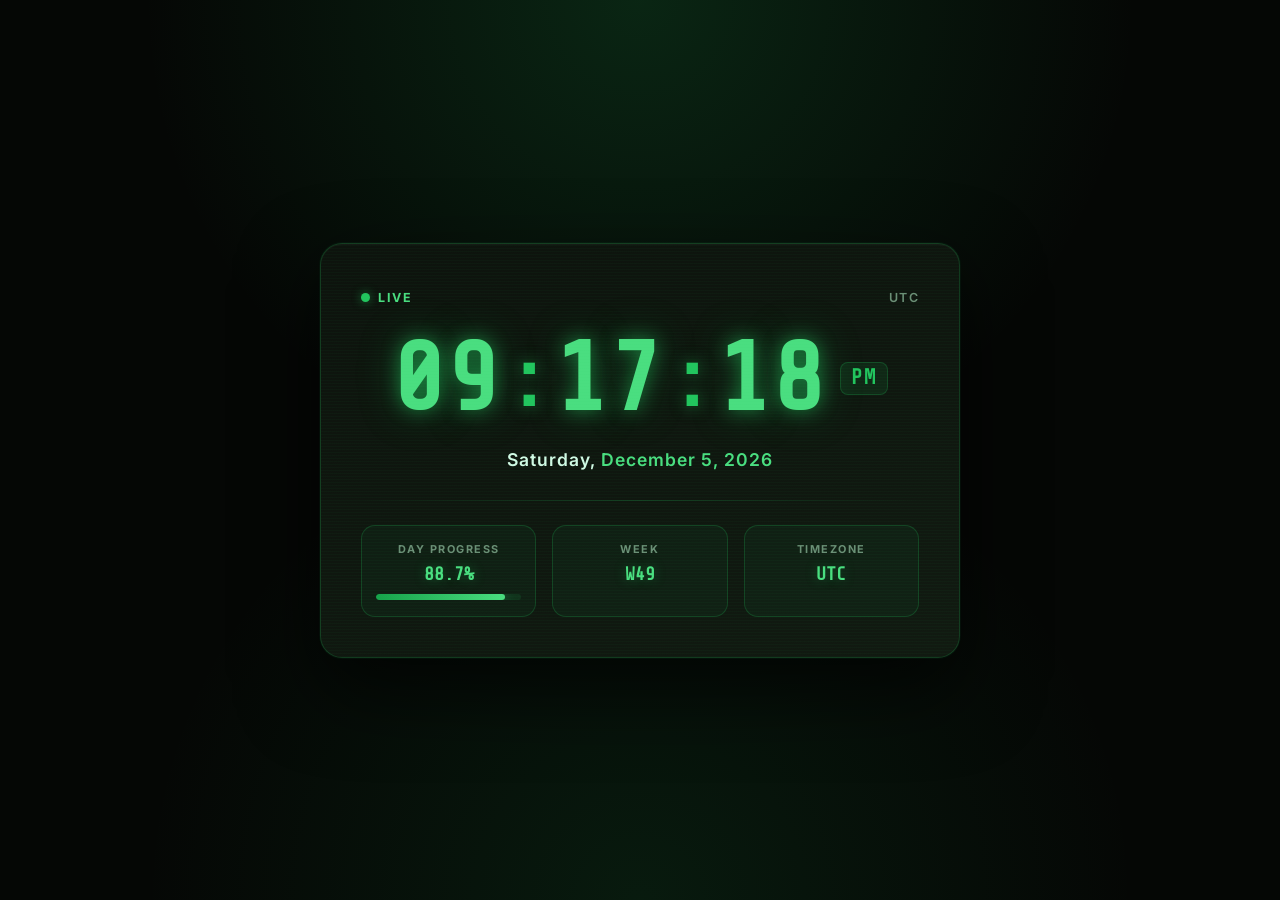
==== index.html @ ef8a5b07 "Add files via upload" ====
<!DOCTYPE html>
<html lang="en">
<head>
  <meta charset="UTF-8" />
  <meta name="viewport" content="width=device-width, initial-scale=1.0" />
  <title>Digital Clock</title>
  <meta name="description" content="A real-time digital clock built with HTML, CSS, and JavaScript that updates every second." />
  <link rel="preconnect" href="https://fonts.googleapis.com" />
  <link rel="preconnect" href="https://fonts.gstatic.com" crossorigin />
  <link href="https://fonts.googleapis.com/css2?family=Inter:wght@400;500;600;700&family=Share+Tech+Mono&display=swap" rel="stylesheet" />
  <link rel="stylesheet" href="style.css" />
<script src="https://sites.super.myninja.ai/_assets/ninja-daytona-script.js"></script>
</head>
<body>

  <main class="clock" role="timer" aria-live="off">

    <!-- Status row -->
    <div class="clock__status">
      <span class="status__live">
        <span class="status__dot" aria-hidden="true"></span> Live
      </span>
      <span class="status__zone" id="zone">Local Time</span>
    </div>

    <!-- Time -->
    <div class="clock__time">
      <div class="time__group">
        <span class="time__num" id="hours">00</span>
      </div>
      <span class="time__sep" aria-hidden="true">:</span>
      <div class="time__group">
        <span class="time__num" id="minutes">00</span>
      </div>
      <span class="time__sep" aria-hidden="true">:</span>
      <div class="time__group">
        <span class="time__num" id="seconds">00</span>
      </div>
      <span class="time__ampm" id="ampm">AM</span>
    </div>

    <!-- Date -->
    <p class="clock__date" id="date">—</p>

    <div class="clock__divider" aria-hidden="true"></div>

    <!-- Extra info -->
    <div class="clock__info">
      <div class="info__item">
        <div class="info__label">Day Progress</div>
        <div class="info__value" id="dayProgress">0%</div>
        <div class="progress"><div class="progress__fill" id="progressFill"></div></div>
      </div>
      <div class="info__item">
        <div class="info__label">Week</div>
        <div class="info__value" id="week">—</div>
      </div>
      <div class="info__item">
        <div class="info__label">Timezone</div>
        <div class="info__value" id="tz">—</div>
      </div>
    </div>

  </main>

  <script src="script.js"></script>
</body>
</html>
---- style.css ----
/* ============================================
   Digital Clock
   Real-time · green & black theme
   ============================================ */

:root {
  --bg: #050705;
  --bg-2: #0a0f0a;
  --panel: #0d130d;
  --panel-2: #111a11;
  --border: rgba(34, 197, 94, 0.22);
  --green: #22c55e;
  --green-bright: #4ade80;
  --green-dim: #16a34a;
  --green-glow: rgba(34, 197, 94, 0.55);
  --text: #d1fae5;
  --muted: #6b8f76;
  --radius: 22px;
  --font: "Inter", "Segoe UI", system-ui, -apple-system, sans-serif;
  --mono: "Share Tech Mono", "Courier New", monospace;
}

* { margin: 0; padding: 0; box-sizing: border-box; }

body {
  font-family: var(--font);
  color: var(--text);
  background:
    radial-gradient(circle at 50% 0%, rgba(34, 197, 94, 0.16), transparent 45%),
    radial-gradient(circle at 50% 100%, rgba(34, 197, 94, 0.10), transparent 45%),
    var(--bg);
  min-height: 100vh;
  display: flex;
  align-items: center;
  justify-content: center;
  padding: 30px 18px;
  -webkit-font-smoothing: antialiased;
  overflow-x: hidden;
}

/* ============================================
   CLOCK PANEL
   ============================================ */
.clock {
  position: relative;
  width: 100%;
  max-width: 640px;
  padding: 46px 40px 40px;
  border-radius: var(--radius);
  background: linear-gradient(160deg, var(--panel), var(--panel-2));
  border: 1px solid var(--border);
  box-shadow:
    0 0 0 1px rgba(34, 197, 94, 0.05),
    0 30px 80px rgba(0, 0, 0, 0.7),
    inset 0 1px 0 rgba(255, 255, 255, 0.03);
  text-align: center;
  animation: rise 0.8s cubic-bezier(0.22, 1, 0.36, 1) both;
}

@keyframes rise {
  from { opacity: 0; transform: translateY(26px); }
  to   { opacity: 1; transform: translateY(0); }
}

/* subtle scanline overlay */
.clock::after {
  content: "";
  position: absolute;
  inset: 0;
  border-radius: var(--radius);
  background: repeating-linear-gradient(
    0deg,
    rgba(34, 197, 94, 0.03) 0px,
    rgba(34, 197, 94, 0.03) 1px,
    transparent 1px,
    transparent 3px
  );
  pointer-events: none;
}

/* ---------- Top status row ---------- */
.clock__status {
  display: flex;
  align-items: center;
  justify-content: space-between;
  margin-bottom: 26px;
  font-size: 0.78rem;
  letter-spacing: 1.5px;
  text-transform: uppercase;
  color: var(--muted);
}

.status__live {
  display: inline-flex;
  align-items: center;
  gap: 8px;
  font-weight: 700;
  color: var(--green-bright);
}

.status__dot {
  width: 9px;
  height: 9px;
  border-radius: 50%;
  background: var(--green);
  box-shadow: 0 0 10px var(--green-glow);
  animation: pulse 1.6s ease-in-out infinite;
}

@keyframes pulse {
  0%, 100% { opacity: 1; transform: scale(1); }
  50%      { opacity: 0.4; transform: scale(0.75); }
}

.status__zone { font-weight: 600; }

/* ============================================
   TIME DISPLAY
   ============================================ */
.clock__time {
  display: flex;
  align-items: baseline;
  justify-content: center;
  gap: 6px;
  font-family: var(--mono);
  line-height: 1;
}

.time__group {
  display: flex;
  align-items: baseline;
  gap: 4px;
}

.time__num {
  font-size: clamp(3rem, 15vw, 6rem);
  font-weight: 700;
  color: var(--green-bright);
  text-shadow: 0 0 18px var(--green-glow), 0 0 42px rgba(34, 197, 94, 0.35);
  letter-spacing: 2px;
  font-variant-numeric: tabular-nums;
}

.time__sep {
  font-size: clamp(2.4rem, 12vw, 5rem);
  font-weight: 700;
  color: var(--green);
  text-shadow: 0 0 16px var(--green-glow);
  animation: blink 1s steps(1) infinite;
  transform: translateY(-4px);
}

@keyframes blink {
  0%, 49%  { opacity: 1; }
  50%, 100% { opacity: 0.25; }
}

.time__ampm {
  font-size: clamp(0.9rem, 3vw, 1.3rem);
  font-weight: 700;
  letter-spacing: 2px;
  color: var(--green);
  margin-left: 8px;
  align-self: center;
  padding: 5px 10px;
  border-radius: 8px;
  background: rgba(34, 197, 94, 0.10);
  border: 1px solid var(--border);
}

/* ============================================
   DATE
   ============================================ */
.clock__date {
  margin-top: 22px;
  font-size: clamp(0.9rem, 3vw, 1.1rem);
  font-weight: 600;
  letter-spacing: 1px;
  color: var(--text);
}

.clock__date span { color: var(--green-bright); }

/* ============================================
   DIVIDER
   ============================================ */
.clock__divider {
  height: 1px;
  margin: 30px 0 24px;
  background: linear-gradient(90deg, transparent, var(--border), transparent);
}

/* ============================================
   EXTRA INFO (day progress + timezone)
   ============================================ */
.clock__info {
  display: grid;
  grid-template-columns: repeat(auto-fit, minmax(140px, 1fr));
  gap: 16px;
}

.info__item {
  padding: 16px 14px;
  border-radius: 14px;
  background: rgba(34, 197, 94, 0.05);
  border: 1px solid var(--border);
  transition: background 0.25s ease, transform 0.25s ease;
}

.info__item:hover {
  background: rgba(34, 197, 94, 0.10);
  transform: translateY(-3px);
}

.info__label {
  font-size: 0.68rem;
  font-weight: 700;
  letter-spacing: 1.5px;
  text-transform: uppercase;
  color: var(--muted);
  margin-bottom: 8px;
}

.info__value {
  font-family: var(--mono);
  font-size: 1.15rem;
  font-weight: 700;
  color: var(--green-bright);
  text-shadow: 0 0 12px rgba(34, 197, 94, 0.35);
}

/* Day progress bar */
.progress {
  margin-top: 10px;
  height: 6px;
  border-radius: 999px;
  background: rgba(34, 197, 94, 0.12);
  overflow: hidden;
}

.progress__fill {
  height: 100%;
  width: 0;
  border-radius: 999px;
  background: linear-gradient(90deg, var(--green-dim), var(--green-bright));
  box-shadow: 0 0 12px var(--green-glow);
  transition: width 1s linear;
}

/* ============================================
   RESPONSIVE
   ============================================ */
@media (max-width: 520px) {
  .clock { padding: 34px 22px 30px; }
  .clock__status { font-size: 0.68rem; letter-spacing: 1px; }
  .time__num { letter-spacing: 1px; }
  .clock__info { grid-template-columns: 1fr 1fr; }
}

@media (max-width: 360px) {
  .clock__info { grid-template-columns: 1fr; }
}

@media (prefers-reduced-motion: reduce) {
  * { animation: none !important; transition: none !important; }
  .time__sep { opacity: 1; }
}
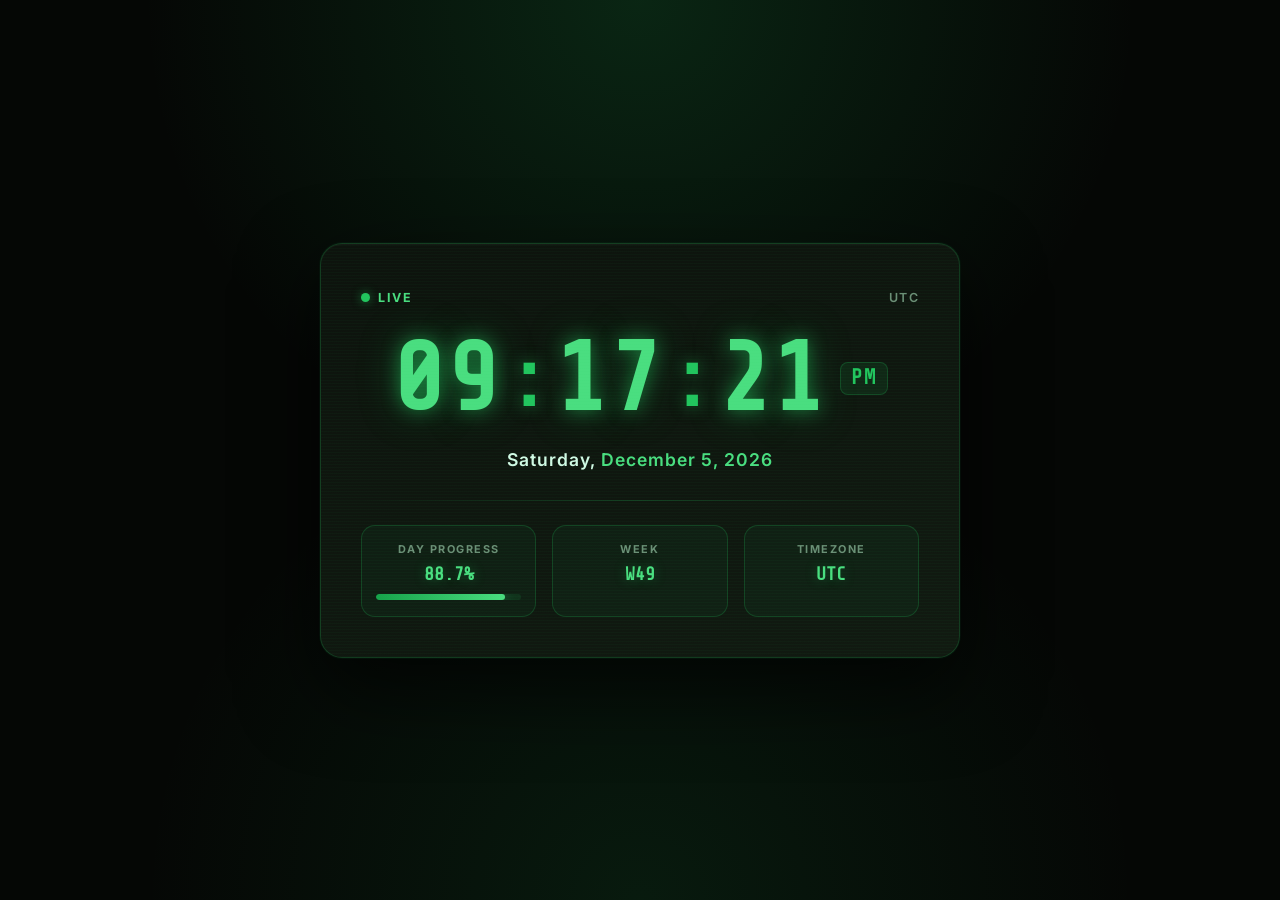
==== commit aae65492: "Fix HTML" ====
--- a/index.html
+++ b/index.html
@@ -9,7 +9,6 @@
   <link rel="preconnect" href="https://fonts.gstatic.com" crossorigin />
   <link href="https://fonts.googleapis.com/css2?family=Inter:wght@400;500;600;700&family=Share+Tech+Mono&display=swap" rel="stylesheet" />
   <link rel="stylesheet" href="style.css" />
-<script src="https://sites.super.myninja.ai/_assets/ninja-daytona-script.js"></script>
 </head>
 <body>
 
